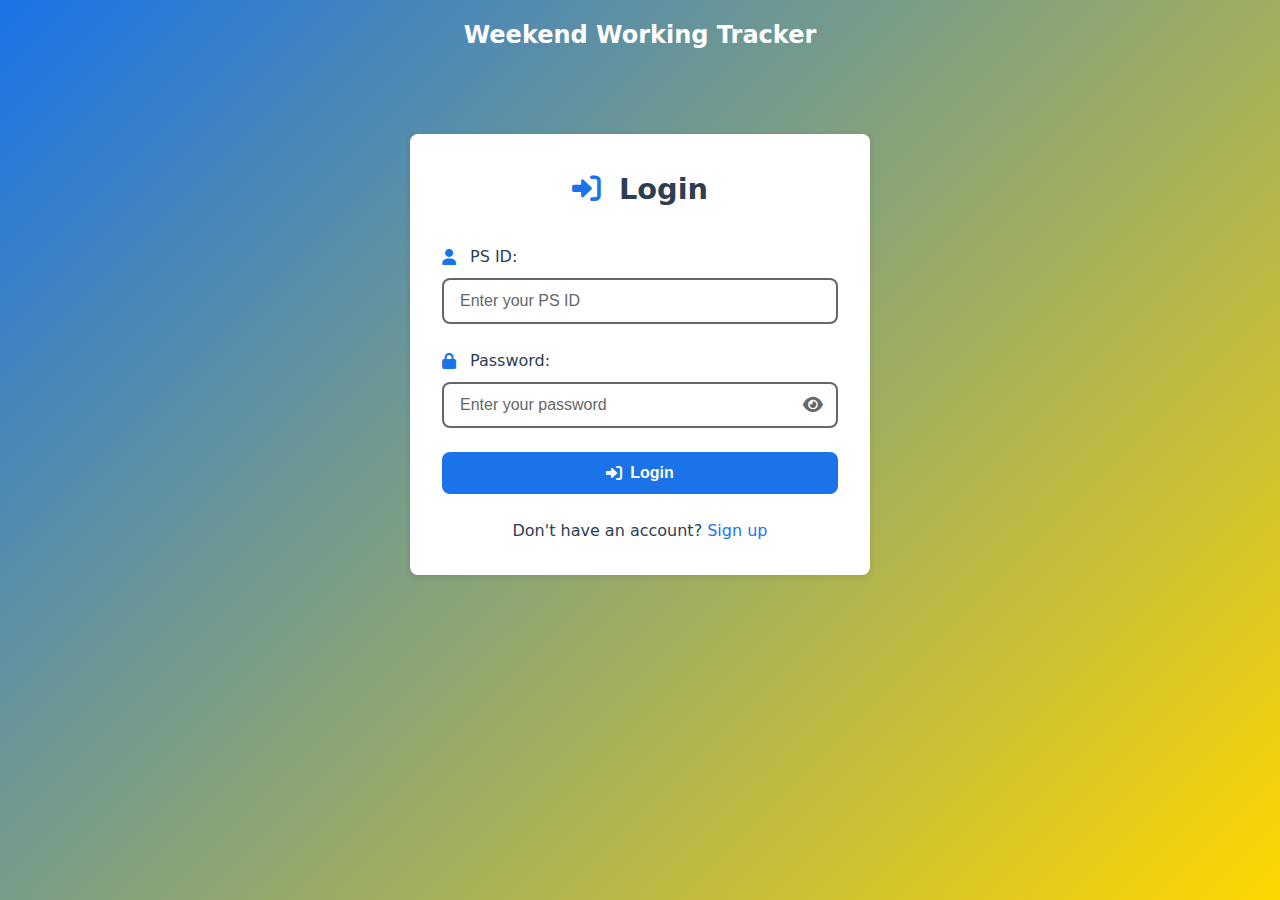
==== index.html @ e6b4b359 "Add new features" ====
<!DOCTYPE html>
<html lang="en" data-theme="light">

<head>
    <meta charset="UTF-8">
    <meta name="viewport" content="width=device-width, initial-scale=1.0">
    <meta name="description" content="Weekend Working Tracker - Dashboard">
    <meta name="theme-color" content="#4CAF50">
    <title>Weekend Working Tracker</title>
    <link rel="stylesheet" href="css/styles.css">
    <link rel="stylesheet" href="https://cdnjs.cloudflare.com/ajax/libs/font-awesome/6.0.0/css/all.min.css">
</head>

<body>
    <nav class="navbar">
        <div class="navbar-container">
            <a href="index.html" class="navbar-brand">Weekend Working Tracker</a>
            <button class="hamburger" id="hamburger-menu">
                <span></span>
                <span></span>
                <span></span>
            </button>
            <div class="navbar-links" id="nav-links">
                <a href="index.html" class="active">Dashboard</a>
                <a href="settings.html"><i class="fas fa-gear"></i></a>
            </div>
        </div>
    </nav>

    <main>
        <div class="container">
            <div id="admin-dashboard" style="display: none;">
                <h1>Admin Dashboard</h1>
                <div class="admin-controls">
                    <button id="add-user-btn" class="primary-button">
                        <i class="fas fa-user-plus"></i> Add New User
                    </button>
                </div>
                <div id="users-list" class="users-grid">
                    <!-- Users will be populated here -->
                </div>
            </div>

            <div id="user-dashboard">
                <h1>Welcome to Weekend Working Tracker</h1>
                <div class="dashboard-content">
                    <div class="dashboard-card">
                        <h2>Your Weekend Working Status</h2>
                        <p>Track and manage your weekend working hours here.</p>
                    </div>
                </div>
            </div>
        </div>

        <!-- Add/Edit User Modal -->
        <div id="user-modal" class="modal">
            <div class="modal-content">
                <div class="modal-header">
                    <h2 id="modal-title">Add New User</h2>
                    <button class="close-modal">&times;</button>
                </div>
                <form id="user-form" autocomplete="off">
                    <div class="form-group">
                        <label for="modal-ps-id">PS ID:</label>
                        <input type="text" id="modal-ps-id" required autocomplete="off">
                    </div>
                    <div class="form-group">
                        <label for="modal-name">Name:</label>
                        <input type="text" id="modal-name" required autocomplete="off">
                    </div>
                    <div class="form-group">
                        <label for="modal-email">Email:</label>
                        <input type="email" id="modal-email" required autocomplete="off">
                    </div>
                    <div class="form-group">
                        <label for="modal-password">Password:</label>
                        <input type="password" id="modal-password" required autocomplete="new-password">
                    </div>
                    <div class="form-group">
                        <label class="checkbox-label">
                            <input type="checkbox" id="modal-is-admin" autocomplete="off">
                            Admin User
                        </label>
                    </div>
                    <div class="modal-buttons">
                        <button type="submit" class="primary-button">
                            <i class="fas fa-check"></i> Save
                        </button>
                        <button type="button" class="secondary-button close-modal">
                            <i class="fas fa-xmark"></i> Cancel
                        </button>
                    </div>
                </form>
            </div>
        </div>

        <!-- Custom Alert Modal -->
        <div id="alert-modal" class="alert-modal">
            <div class="alert-modal-content">
                <div class="alert-modal-header">
                    <i class="fas"></i>
                    <h3></h3>
                </div>
                <div class="alert-modal-body"></div>
                <div class="alert-modal-footer">
                    <button type="button" class="primary-button" id="alert-confirm-btn">OK</button>
                    <button type="button" class="secondary-button" id="alert-cancel-btn">Cancel</button>
                </div>
            </div>
        </div>
    </main>

    <script type="module">
        import { isAuthenticated, getCurrentUser, applyTheme, getCurrentTheme } from './js/utils.js';
        import UserManager from './js/user-management.js';

        // Make UserManager available globally
        window.UserManager = UserManager;

        document.addEventListener('DOMContentLoaded', () => {
            if (!isAuthenticated()) {
                window.location.href = 'authentication.html';
                return;
            }

            // Apply saved theme
            applyTheme(getCurrentTheme());

            // Show admin or user dashboard based on user role
            const user = getCurrentUser();
            const adminDashboard = document.getElementById('admin-dashboard');
            const userDashboard = document.getElementById('user-dashboard');

            if (user.isAdmin) {
                adminDashboard.style.display = 'block';
                userDashboard.style.display = 'none';
                UserManager.initialize();
            } else {
                adminDashboard.style.display = 'none';
                userDashboard.style.display = 'block';
            }

            // Hamburger menu functionality
            const hamburger = document.getElementById('hamburger-menu');
            const navLinks = document.getElementById('nav-links');
            
            hamburger.addEventListener('click', () => {
                hamburger.classList.toggle('active');
                navLinks.classList.toggle('active');
            });
        });
    </script>
</body>

</html>
---- css/styles.css ----
/* Theme variables */
:root {
    /* Light mode colors */
    --primary-color: #1a73e8;
    --primary-hover: #1557b0;
    --secondary-color: #ffd700;
    --secondary-hover: #ffcd00;
    --danger-color: #dc3545;
    --danger-hover: #c82333;
    --text-dark: #2c3e50;
    --text-light: #666;
    --bg-primary: #ffffff;
    --bg-secondary: #f8f9fa;
    --shadow: 0 2px 6px rgba(0, 0, 0, 0.1);
    --radius: 8px;
    --container-padding: 20px;
}

[data-theme="dark"] {
    --primary-color: #4285f4;
    --primary-hover: #5c9fff;
    --secondary-color: #ffd700;
    --secondary-hover: #ffcd00;
    --danger-color: #f44336;
    --danger-hover: #ff5252;
    --text-dark: #ffffff;
    --text-light: #b0b0b0;
    --bg-primary: #1a1a1a;
    --bg-secondary: #2d2d2d;
    --shadow: 0 2px 6px rgba(0, 0, 0, 0.3);
}

/* Base styles */
* {
    box-sizing: border-box;
    margin: 0;
    padding: 0;
}

html, body {
    overflow-x: hidden;
    width: 100%;
    position: relative;
}

body {
    background: var(--bg-secondary);
    color: var(--text-dark);
    font-family: 'Segoe UI', system-ui, -apple-system, sans-serif;
    margin: 0;
    padding: 0;
    line-height: 1.6;
    min-height: 100vh;
    display: flex;
    flex-direction: column;
}

.container {
    width: 100%;
    max-width: 1200px;
    margin: 0 auto;
    padding: 0 var(--container-padding);
    box-sizing: border-box;
}

main {
    flex: 1;
    width: 100%;
    margin: 0 auto;
    padding: 2rem var(--container-padding);
    box-sizing: border-box;
}

/* Navigation */
.navbar {
    background: linear-gradient(135deg, var(--primary-color), var(--secondary-color));
    padding: 1rem 0;
    box-shadow: var(--shadow);
    width: 100%;
    position: sticky;
    top: 0;
    z-index: 1000;
}

.navbar-container {
    width: 100%;
    max-width: 1200px;
    margin: 0 auto;
    display: flex;
    justify-content: space-between;
    align-items: center;
    padding: 0 var(--container-padding);
}

.navbar-brand {
    color: white;
    font-size: 1.5rem;
    font-weight: bold;
    text-decoration: none;
}

/* Center brand in auth page */
.auth-page .navbar-container {
    justify-content: center;
}

.navbar-center {
    text-align: center;
    flex: 1;
}

.navbar-links {
    display: flex;
    gap: 1.5rem;
    align-items: center;
}

.navbar-links a {
    color: white;
    text-decoration: none;
    padding: 0.5rem 1rem;
    border-radius: var(--radius);
    transition: background-color 0.2s ease;
    display: flex;
    align-items: center;
    gap: 0.5rem;
}

.nav-icon {
    padding: 0.5rem;
    width: 36px;
    height: 36px;
    display: flex;
    align-items: center;
    justify-content: center;
}

.nav-icon i {
    font-size: 1.2rem;
}

.nav-text {
    display: none;
}

.navbar-links a:hover,
.navbar-links a.active {
    background: rgba(255, 255, 255, 0.2);
}

@media screen and (max-width: 768px) {
    .nav-text {
        display: inline;
    }
    
    .nav-icon {
        width: 100%;
        padding: 0.5rem 1rem;
    }
}

/* Hamburger Menu */
.hamburger {
    display: none;  /* Hide by default in desktop */
    cursor: pointer;
    background: none;
    border: none;
    padding: 0.5rem;
    margin-left: 1rem;
}

.hamburger span {
    display: block;
    width: 25px;
    height: 3px;
    margin: 5px 0;
    background: white;
    transition: all 0.3s ease;
    border-radius: 3px;
}

/* Forms and Inputs */
.form-group {
    margin-bottom: 1.5rem;
    width: 100%;
}

.form-group label {
    display: block;
    margin-bottom: 0.5rem;
    color: var(--text-dark);
    font-weight: 500;
}

input[type="text"],
input[type="email"],
input[type="password"] {
    width: 100%;
    padding: 0.75rem 1rem;
    border: 2px solid var(--text-light);
    border-radius: var(--radius);
    font-size: 1rem;
    transition: border-color 0.2s ease;
    background: var(--bg-primary);
    color: var(--text-dark);
}

input[type="text"]:focus,
input[type="email"]:focus,
input[type="password"]:focus {
    outline: none;
    border-color: var(--primary-color);
}

/* Buttons */
.primary-button {
    background: var(--primary-color);
    color: white;
    border: none;
    border-radius: var(--radius);
    padding: 0.75rem 1.5rem;
    font-size: 1rem;
    font-weight: 600;
    cursor: pointer;
    transition: background-color 0.2s ease;
    width: auto;
}

.primary-button:hover {
    background: var(--primary-hover);
}

.secondary-button {
    background: var(--bg-secondary);
    color: var(--text-dark);
    border: none;
    border-radius: var(--radius);
    padding: 0.75rem 1.5rem;
    font-size: 1rem;
    font-weight: 600;
    cursor: pointer;
    transition: background-color 0.2s ease;
    width: auto;
}

.secondary-button:hover {
    background: var(--text-light);
    color: white;
}

.logout-button {
    background-color: var(--danger-color);
    color: white;
    padding: 0.75rem 1.5rem;
    border: none;
    border-radius: var(--radius);
    font-size: 1rem;
    font-weight: 600;
    cursor: pointer;
    transition: background-color 0.2s ease;
    margin-top: 2rem;
    width: auto;
    display: inline-block;
}

.logout-button:hover {
    background-color: var(--danger-hover);
}

/* User Info */
.user-info-grid {
    display: grid;
    grid-template-columns: repeat(auto-fit, minmax(300px, 1fr));
    gap: 1.5rem;
}

.user-info-item {
    background: var(--bg-secondary);
    padding: 1.5rem;
    border-radius: var(--radius);
    box-shadow: var(--shadow);
}

.user-info-label {
    font-weight: 600;
    color: var(--text-dark);
    margin-bottom: 0.5rem;
}

.user-info-value {
    color: var(--text-light);
}

/* Admin Dashboard */
.admin-controls {
    margin-bottom: 2rem;
    display: flex;
    gap: 1rem;
    flex-wrap: wrap;
}

.users-grid {
    display: grid;
    grid-template-columns: repeat(auto-fill, minmax(300px, 1fr));
    gap: 1.5rem;
    margin-bottom: 2rem;
}

.user-card {
    background: var(--bg-primary);
    border-radius: var(--radius);
    padding: 1.5rem;
    box-shadow: var(--shadow);
}

.user-card-header {
    display: flex;
    justify-content: space-between;
    align-items: center;
    margin-bottom: 1rem;
}

.user-card-title {
    margin: 0;
    font-size: 1.2rem;
}

.user-card-actions {
    display: flex;
    gap: 0.5rem;
}

.user-card-info {
    color: var(--text-light);
    margin-bottom: 1rem;
}

.user-card-badge {
    display: inline-block;
    padding: 0.25rem 0.5rem;
    border-radius: var(--radius);
    font-size: 0.8rem;
    font-weight: 500;
    background: var(--primary-color);
    color: white;
}

/* Modal */
.modal {
    display: none;
    position: fixed;
    top: 0;
    left: 0;
    right: 0;
    bottom: 0;
    background: rgba(0, 0, 0, 0.5);
    z-index: 2000;
    padding: 1rem;
}

.modal.active {
    display: flex;
    align-items: center;
    justify-content: center;
}

.modal-content {
    background: var(--bg-primary);
    border-radius: var(--radius);
    width: 100%;
    max-width: 500px;
    box-shadow: var(--shadow);
}

.modal-header {
    padding: 1.5rem;
    border-bottom: 1px solid var(--text-light);
    display: flex;
    justify-content: space-between;
    align-items: center;
}

.modal-header h2 {
    margin: 0;
    font-size: 1.5rem;
}

.close-modal {
    background: none;
    border: none;
    font-size: 1.5rem;
    cursor: pointer;
    color: var(--text-light);
    padding: 0.5rem;
    width: auto;
}

.modal form {
    padding: 1.5rem;
}

.modal-buttons {
    display: flex;
    gap: 1rem;
    justify-content: flex-end;
    margin-top: 2rem;
}

.modal-buttons .primary-button,
.modal-buttons .secondary-button {
    min-width: 120px;
    height: 42px;
    display: flex;
    align-items: center;
    justify-content: center;
    gap: 0.5rem;
    padding: 0.75rem 1.25rem;
    font-size: 0.95rem;
}

.modal-buttons .primary-button i,
.modal-buttons .secondary-button i {
    font-size: 1rem;
}

.modal-buttons .secondary-button {
    background: var(--danger-color);
    color: white;
    transition: all 0.3s ease;
}

.modal-buttons .secondary-button:hover {
    background: var(--danger-hover);
    transform: translateY(-1px);
}

/* Settings */
.settings-section {
    max-width: 800px;
    margin: 0 auto;
}

.theme-toggle {
    display: flex;
    align-items: center;
    gap: 0.5rem;
    margin-bottom: 1rem;
}

.theme-toggle-switch {
    position: relative;
    display: inline-block;
    width: 60px;
    height: 34px;
}

.theme-toggle-switch input {
    opacity: 0;
    width: 0;
    height: 0;
}

.theme-toggle-slider {
    position: absolute;
    cursor: pointer;
    top: 0;
    left: 0;
    right: 0;
    bottom: 0;
    background-color: var(--text-light);
    transition: .4s;
    border-radius: 34px;
}

.theme-toggle-slider:before {
    position: absolute;
    content: "";
    height: 26px;
    width: 26px;
    left: 4px;
    bottom: 4px;
    background-color: white;
    transition: .4s;
    border-radius: 50%;
}

input:checked + .theme-toggle-slider {
    background-color: var(--primary-color);
}

input:checked + .theme-toggle-slider:before {
    transform: translateX(26px);
}

/* Expandable Sections */
.expandable-section {
    margin: 1rem 0;
    border-radius: var(--radius);
    overflow: hidden;
}

.expandable-header {
    width: 100%;
    padding: 1rem;
    background: var(--bg-primary);
    border: none;
    border-radius: var(--radius);
    display: flex;
    justify-content: space-between;
    align-items: center;
    cursor: pointer;
    font-size: 1.1rem;
    font-weight: 500;
    color: var(--text-dark);
    box-shadow: var(--shadow);
    transition: all 0.3s ease;
}

.expandable-header:hover {
    background: var(--bg-secondary);
}

.expandable-header i {
    font-size: 1rem;
    transition: transform 0.3s ease;
    transform: rotate(0deg);
}

.expandable-header.expanded i {
    transform: rotate(180deg);
}

.expandable-content {
    max-height: 0;
    opacity: 0;
    overflow: hidden;
    transition: all 0.3s ease-out;
}

.expandable-content.expanded {
    max-height: 1000px;
    opacity: 1;
    margin-top: 1rem;
}

/* Mobile Styles */
@media screen and (max-width: 768px) {
    :root {
        --container-padding: 15px;
    }

    .navbar-container {
        padding: 0.5rem var(--container-padding);
    }

    .navbar-links {
        display: none;
        position: fixed;
        top: 0;
        left: 0;
        right: 0;
        bottom: 0;
        background: linear-gradient(135deg, var(--primary-color), var(--secondary-color));
        padding: 4rem var(--container-padding) 1rem;
        flex-direction: column;
        align-items: center;
        justify-content: flex-start;
        z-index: 1000;
    }

    .navbar-links.active {
        display: flex;
    }

    .navbar-links a {
        width: 100%;
        text-align: center;
        padding: 1rem;
        font-size: 1.1rem;
        margin: 0.25rem 0;
    }

    .hamburger {
        display: block;  /* Show only in mobile */
        z-index: 1001;
    }

    .hamburger.active span:nth-child(1) {
        transform: translateY(8px) rotate(45deg);
    }

    .hamburger.active span:nth-child(2) {
        opacity: 0;
    }

    .hamburger.active span:nth-child(3) {
        transform: translateY(-8px) rotate(-45deg);
    }

    .navbar-brand {
        font-size: 1.1rem;
    }

    h1 {
        font-size: 1.5rem;
    }

    .form-group {
        margin-bottom: 1rem;
    }

    input[type="text"],
    input[type="email"],
    input[type="password"] {
        padding: 0.5rem 0.75rem;
        font-size: 0.95rem;
    }

    button {
        padding: 0.5rem 1rem;
        font-size: 0.95rem;
    }
}

/* Dashboard styles */
.dashboard-content {
    margin-top: 2rem;
}

.dashboard-card {
    background: var(--bg-primary);
    border-radius: var(--radius);
    padding: 2rem;
    box-shadow: var(--shadow);
    margin-bottom: 1.5rem;
}

.dashboard-card h2 {
    color: var(--text-dark);
    margin-bottom: 1rem;
    font-size: 1.5rem;
}

.dashboard-card p {
    color: var(--text-light);
    margin-bottom: 1rem;
}

/* Authentication styles */
.auth-page {
    background: linear-gradient(135deg, var(--primary-color), var(--secondary-color));
    min-height: 100vh;
}

.auth-page .navbar {
    background: transparent;
    box-shadow: none;
}

.auth-container {
    width: 100%;
    max-width: 500px;
    margin: 2rem auto;
    padding: 0 var(--container-padding);
    box-sizing: border-box;
}

.auth-card {
    background: var(--bg-primary);
    border-radius: var(--radius);
    box-shadow: var(--shadow);
    overflow: hidden;
}

.auth-form {
    padding: 2rem;
}

.auth-header {
    margin-bottom: 2rem;
    text-align: center;
}

.auth-header h2 {
    color: var(--text-dark);
    font-size: 1.8rem;
    margin: 0;
}

.auth-header h2 i {
    margin-right: 0.5rem;
    color: var(--primary-color);
}

.auth-form .form-group {
    margin-bottom: 1.5rem;
}

.auth-form label {
    display: flex;
    align-items: center;
    gap: 0.5rem;
    margin-bottom: 0.5rem;
    color: var(--text-dark);
    font-weight: 500;
}

.auth-form label i {
    color: var(--primary-color);
    width: 20px;
}

.auth-form input {
    width: 100%;
    padding: 0.75rem 1rem;
    border: 2px solid var(--text-light);
    border-radius: var(--radius);
    font-size: 1rem;
    transition: all 0.3s ease;
    background: var(--bg-primary);
    color: var(--text-dark);
}

.auth-form input:focus {
    border-color: var(--primary-color);
    box-shadow: 0 0 0 2px rgba(26, 115, 232, 0.1);
}

.auth-form input::placeholder {
    color: var(--text-light);
}

.auth-form .primary-button {
    width: 100%;
    margin-top: 1rem;
    display: flex;
    align-items: center;
    justify-content: center;
    gap: 0.5rem;
}

.auth-switch {
    text-align: center;
    margin-top: 1.5rem;
    color: var(--text-dark);
}

.auth-switch a {
    color: var(--primary-color);
    text-decoration: none;
    font-weight: 500;
    transition: color 0.2s ease;
}

.auth-switch a:hover {
    color: var(--primary-hover);
}

/* Custom Alert Modal */
.alert-modal {
    display: none;
    position: fixed;
    top: 0;
    left: 0;
    right: 0;
    bottom: 0;
    background: rgba(0, 0, 0, 0.5);
    z-index: 2000;
    padding: 1rem;
}

.alert-modal.active {
    display: flex;
    align-items: center;
    justify-content: center;
}

.alert-modal-content {
    background: var(--bg-primary);
    border-radius: var(--radius);
    width: 100%;
    max-width: 400px;
    box-shadow: var(--shadow);
    animation: modalSlideIn 0.3s ease;
}

.alert-modal-header {
    padding: 1.25rem;
    border-bottom: 1px solid var(--text-light);
    display: flex;
    align-items: center;
    gap: 0.75rem;
}

.alert-modal-header i {
    font-size: 1.5rem;
}

.alert-modal-header i.success {
    color: #28a745;
}

.alert-modal-header i.error {
    color: var(--danger-color);
}

.alert-modal-header i.warning {
    color: #ffc107;
}

.alert-modal-header i.info {
    color: var(--primary-color);
}

.alert-modal-header h3 {
    margin: 0;
    font-size: 1.25rem;
    color: var(--text-dark);
}

.alert-modal-body {
    padding: 1.25rem;
    color: var(--text-light);
    font-size: 1rem;
    line-height: 1.5;
}

.alert-modal-footer {
    padding: 1rem 1.25rem;
    display: flex;
    justify-content: flex-end;
    gap: 0.75rem;
    border-top: 1px solid var(--text-light);
}

.alert-modal-footer button {
    min-width: 100px;
}

@keyframes modalSlideIn {
    from {
        transform: translateY(-20px);
        opacity: 0;
    }
    to {
        transform: translateY(0);
        opacity: 1;
    }
}

/* Password Input Group */
.password-input-group {
    position: relative;
    display: flex;
    align-items: center;
}

.password-input-group input {
    padding-right: 40px;
}

.toggle-password {
    position: absolute;
    right: 10px;
    background: none;
    border: none;
    color: var(--text-light);
    cursor: pointer;
    padding: 5px;
    display: flex;
    align-items: center;
    justify-content: center;
    transition: color 0.2s ease;
}

.toggle-password:hover {
    color: var(--primary-color);
}

.toggle-password i {
    font-size: 1.1rem;
}
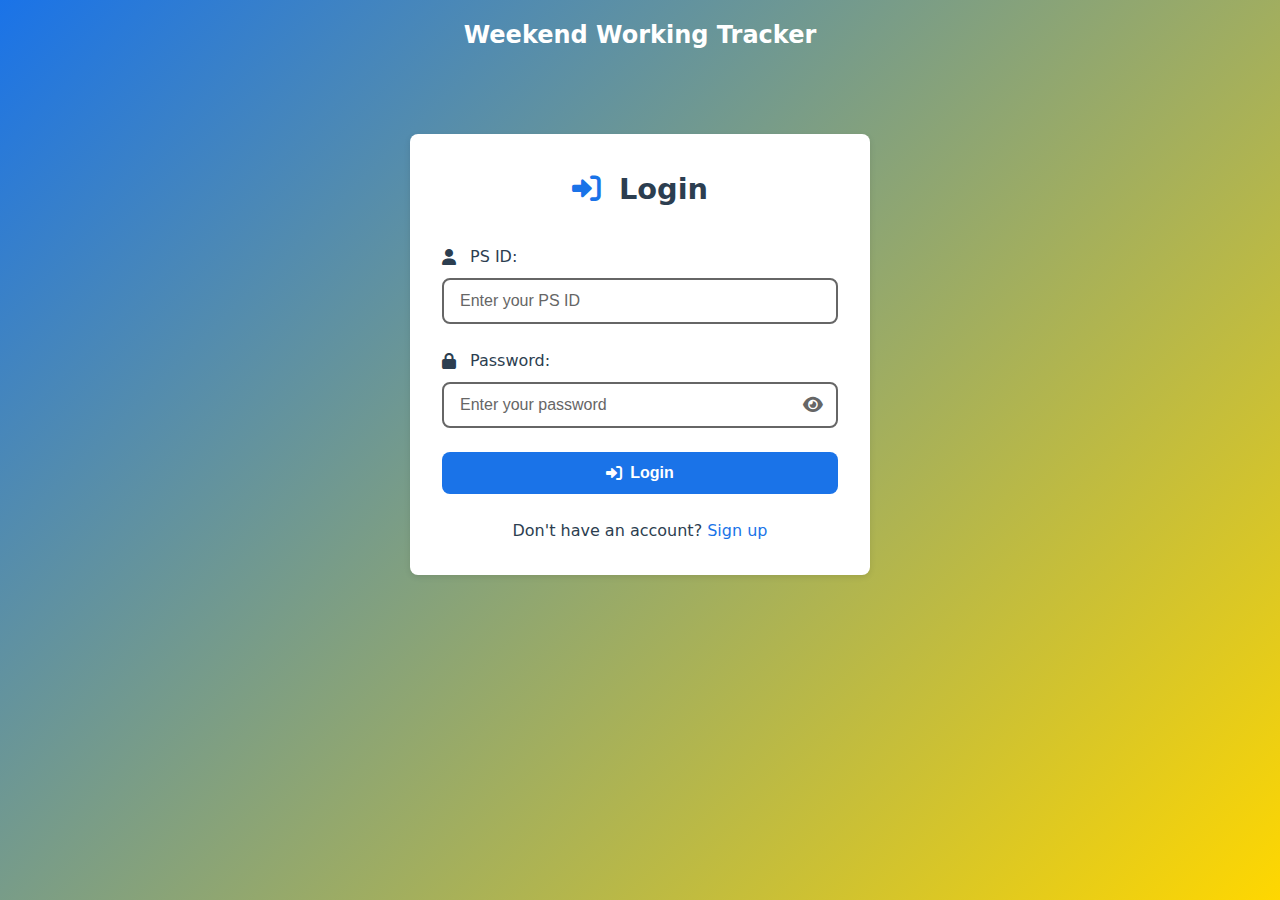
==== commit 009e1380: "Add files via upload" ====
--- a/index.html
+++ b/index.html
@@ -42,12 +42,68 @@
             </div>
 
             <div id="user-dashboard">
-                <h1>Welcome to Weekend Working Tracker</h1>
+                <h1>Weekend Working Tracker</h1>
                 <div class="dashboard-content">
-                    <div class="dashboard-card">
-                        <h2>Your Weekend Working Status</h2>
-                        <p>Track and manage your weekend working hours here.</p>
-                    </div>
+                    <button id="add-weekend-entry" class="primary-button">
+                        <i class="fas fa-plus"></i> Add Weekend Entry
+                    </button>
+
+                    <div id="weekend-entries" class="weekend-entries">
+                        <!-- Weekend entries will be populated here -->
+                    </div>
+                </div>
+            </div>
+
+            <!-- Weekend Entry Modal -->
+            <div id="weekend-modal" class="modal weekend-modal">
+                <div class="modal-content">
+                    <div class="modal-header">
+                        <h2>Add Weekend Working Entry</h2>
+                        <button class="close-modal">&times;</button>
+                    </div>
+                    <form id="weekend-form" class="weekend-form">
+                        <div class="form-row">
+                            <div class="form-group">
+                                <label for="weekend-date">Weekend Date</label>
+                                <input type="date" id="weekend-date" required>
+                                <div class="helper-text">Select the weekend date</div>
+                            </div>
+                            <div class="form-group">
+                                <label for="comp-off-earned">Comp Off Earned</label>
+                                <select id="comp-off-earned" required>
+                                    <option value="">Select</option>
+                                    <option value="yes">Yes</option>
+                                    <option value="no">No</option>
+                                </select>
+                                <div class="helper-text">Indicate if comp off was earned</div>
+                            </div>
+                        </div>
+                        <div class="form-row">
+                            <div class="form-group" id="comp-off-date-group">
+                                <label for="comp-off-date">Comp Off Availed Date</label>
+                                <input type="date" id="comp-off-date">
+                                <div class="helper-text">Select when comp off was availed (if applicable)</div>
+                            </div>
+                            <div class="form-group">
+                                <label for="expense-claimed">Expense Claimed</label>
+                                <select id="expense-claimed" required>
+                                    <option value="">Select</option>
+                                    <option value="yes">Yes</option>
+                                    <option value="no">No</option>
+                                    <option value="pending">Pending</option>
+                                </select>
+                                <div class="helper-text">Indicate expense claim status</div>
+                            </div>
+                        </div>
+                        <div class="modal-buttons">
+                            <button type="submit" class="primary-button">
+                                <i class="fas fa-save"></i> Save Entry
+                            </button>
+                            <button type="button" class="secondary-button close-modal">
+                                <i class="fas fa-times"></i> Cancel
+                            </button>
+                        </div>
+                    </form>
                 </div>
             </div>
         </div>
@@ -74,7 +130,12 @@
                     </div>
                     <div class="form-group">
                         <label for="modal-password">Password:</label>
-                        <input type="password" id="modal-password" required autocomplete="new-password">
+                        <div class="password-input-group">
+                            <input type="password" id="modal-password" required autocomplete="new-password">
+                            <button type="button" class="toggle-password" data-target="modal-password">
+                                <i class="fas fa-eye"></i>
+                            </button>
+                        </div>
                     </div>
                     <div class="form-group">
                         <label class="checkbox-label">
@@ -113,6 +174,7 @@
     <script type="module">
         import { isAuthenticated, getCurrentUser, applyTheme, getCurrentTheme } from './js/utils.js';
         import UserManager from './js/user-management.js';
+        import WeekendTracker from './js/weekend-tracker.js';
 
         // Make UserManager available globally
         window.UserManager = UserManager;
@@ -138,12 +200,13 @@
             } else {
                 adminDashboard.style.display = 'none';
                 userDashboard.style.display = 'block';
+                WeekendTracker.initialize();
             }
 
             // Hamburger menu functionality
             const hamburger = document.getElementById('hamburger-menu');
             const navLinks = document.getElementById('nav-links');
-            
+
             hamburger.addEventListener('click', () => {
                 hamburger.classList.toggle('active');
                 navLinks.classList.toggle('active');
--- a/css/styles.css
+++ b/css/styles.css
@@ -37,7 +37,8 @@
     padding: 0;
 }
 
-html, body {
+html,
+body {
     overflow-x: hidden;
     width: 100%;
     position: relative;
@@ -152,7 +153,7 @@
     .nav-text {
         display: inline;
     }
-    
+
     .nav-icon {
         width: 100%;
         padding: 0.5rem 1rem;
@@ -161,7 +162,8 @@
 
 /* Hamburger Menu */
 .hamburger {
-    display: none;  /* Hide by default in desktop */
+    display: none;
+    /* Hide by default in desktop */
     cursor: pointer;
     background: none;
     border: none;
@@ -183,6 +185,7 @@
 .form-group {
     margin-bottom: 1.5rem;
     width: 100%;
+    position: relative;
 }
 
 .form-group label {
@@ -210,6 +213,77 @@
 input[type="password"]:focus {
     outline: none;
     border-color: var(--primary-color);
+}
+
+/* Date Input Styles */
+input[type="date"] {
+    width: 100%;
+    padding: 0.75rem 1rem;
+    border: 2px solid var(--text-light);
+    border-radius: var(--radius);
+    font-size: 1rem;
+    transition: all 0.3s ease;
+    background: var(--bg-primary);
+    color: var(--text-dark);
+    cursor: pointer;
+    appearance: none;
+    background-image: url("data:image/svg+xml;charset=UTF-8,%3csvg xmlns='http://www.w3.org/2000/svg' viewBox='0 0 24 24' fill='none' stroke='currentColor' stroke-width='2' stroke-linecap='round' stroke-linejoin='round'%3e%3crect x='3' y='4' width='18' height='18' rx='2' ry='2'%3e%3c/rect%3e%3cline x1='16' y1='2' x2='16' y2='6'%3e%3c/line%3e%3cline x1='8' y1='2' x2='8' y2='6'%3e%3c/line%3e%3cline x1='3' y1='10' x2='21' y2='10'%3e%3c/line%3e%3c/svg%3e");
+    background-repeat: no-repeat;
+    background-position: right 1rem center;
+    background-size: 1.2em;
+}
+
+input[type="date"]::-webkit-calendar-picker-indicator {
+    opacity: 0;
+}
+
+input[type="date"]:focus {
+    outline: none;
+    border-color: var(--primary-color);
+    box-shadow: 0 0 0 2px rgba(26, 115, 232, 0.1);
+}
+
+/* Form Helper Text */
+.helper-text {
+    display: none;
+    /* Hide by default */
+    font-size: 0.85rem;
+    margin-top: 0.25rem;
+    color: var(--text-light);
+    opacity: 0;
+    transition: opacity 0.3s ease;
+}
+
+.helper-text.error {
+    color: var(--danger-color);
+}
+
+.helper-text.visible {
+    display: block;
+    opacity: 1;
+}
+
+.form-group.error input {
+    border-color: var(--danger-color);
+}
+
+/* Form Validation Styles */
+.error-message {
+    color: var(--danger-color);
+    font-size: 0.85rem;
+    margin-top: 0.25rem;
+    display: none;
+    opacity: 0;
+    transition: opacity 0.3s ease;
+}
+
+.error-message.active {
+    display: block;
+    opacity: 1;
+}
+
+input:invalid:not(:focus) {
+    border-color: var(--danger-color);
 }
 
 /* Buttons */
@@ -270,25 +344,75 @@
 /* User Info */
 .user-info-grid {
     display: grid;
-    grid-template-columns: repeat(auto-fit, minmax(300px, 1fr));
-    gap: 1.5rem;
+    grid-template-columns: repeat(1, 1fr);
+    /* Changed to single column */
+    gap: 1rem;
+    margin: 1.5rem 0;
 }
 
 .user-info-item {
-    background: var(--bg-secondary);
-    padding: 1.5rem;
-    border-radius: var(--radius);
-    box-shadow: var(--shadow);
+    background: var(--bg-primary);
+    padding: 1.25rem;
+    border-radius: var(--radius);
+    box-shadow: var(--shadow);
+    border: 1px solid rgba(0, 0, 0, 0.1);
+    transition: transform 0.2s ease, box-shadow 0.2s ease;
+    display: flex;
+    align-items: center;
+    justify-content: space-between;
+}
+
+.user-info-item:hover {
+    transform: translateY(-2px);
+    box-shadow: 0 4px 12px rgba(0, 0, 0, 0.15);
 }
 
 .user-info-label {
     font-weight: 600;
     color: var(--text-dark);
-    margin-bottom: 0.5rem;
+    flex: 0 0 200px;
+    display: flex;
+    align-items: center;
+    gap: 0.5rem;
+}
+
+.user-info-label::before {
+    font-family: 'Font Awesome 6 Free';
+    font-weight: 900;
+    color: var(--primary-color);
+}
+
+.user-info-item:nth-child(1) .user-info-label::before {
+    content: '\f2c2';
+    /* User ID icon */
+}
+
+.user-info-item:nth-child(2) .user-info-label::before {
+    content: '\f007';
+    /* Name icon */
+}
+
+.user-info-item:nth-child(3) .user-info-label::before {
+    content: '\f0e0';
+    /* Email icon */
+}
+
+.user-info-item:nth-child(4) .user-info-label::before {
+    content: '\f505';
+    /* Role icon */
+}
+
+.user-info-item:nth-child(5) .user-info-label::before {
+    content: '\f017';
+    /* Clock icon */
 }
 
 .user-info-value {
     color: var(--text-light);
+    font-size: 1.1rem;
+    flex: 1;
+    text-align: right;
+    word-break: break-word;
 }
 
 /* Admin Dashboard */
@@ -299,11 +423,13 @@
     flex-wrap: wrap;
 }
 
+/* User Cards */
 .users-grid {
     display: grid;
     grid-template-columns: repeat(auto-fill, minmax(300px, 1fr));
     gap: 1.5rem;
-    margin-bottom: 2rem;
+    margin: 2rem 0;
+    width: 100%;
 }
 
 .user-card {
@@ -311,18 +437,29 @@
     border-radius: var(--radius);
     padding: 1.5rem;
     box-shadow: var(--shadow);
+    border: 1px solid rgba(0, 0, 0, 0.1);
+    transition: all 0.2s ease;
+}
+
+.user-card:hover {
+    transform: translateY(-2px);
+    box-shadow: 0 4px 12px rgba(0, 0, 0, 0.15);
 }
 
 .user-card-header {
     display: flex;
     justify-content: space-between;
     align-items: center;
-    margin-bottom: 1rem;
+    margin-bottom: 1.25rem;
+    padding-bottom: 1rem;
+    border-bottom: 1px solid var(--bg-secondary);
 }
 
 .user-card-title {
     margin: 0;
-    font-size: 1.2rem;
+    font-size: 1.25rem;
+    font-weight: 600;
+    color: var(--text-dark);
 }
 
 .user-card-actions {
@@ -330,19 +467,59 @@
     gap: 0.5rem;
 }
 
+.user-card-actions button {
+    width: 36px;
+    height: 36px;
+    padding: 0;
+    display: flex;
+    align-items: center;
+    justify-content: center;
+}
+
 .user-card-info {
+    margin-bottom: 1rem;
+}
+
+.info-row {
+    display: flex;
+    align-items: center;
+    gap: 0.75rem;
+    margin-bottom: 0.75rem;
     color: var(--text-light);
-    margin-bottom: 1rem;
+}
+
+.info-row i {
+    width: 16px;
+    color: var(--primary-color);
+}
+
+.info-row span {
+    flex: 1;
 }
 
 .user-card-badge {
-    display: inline-block;
-    padding: 0.25rem 0.5rem;
-    border-radius: var(--radius);
-    font-size: 0.8rem;
-    font-weight: 500;
+    display: inline-flex;
+    align-items: center;
+    gap: 0.5rem;
+    padding: 0.5rem 1rem;
     background: var(--primary-color);
     color: white;
+    border-radius: 20px;
+    font-size: 0.875rem;
+}
+
+.user-card-badge i {
+    font-size: 0.875rem;
+}
+
+.no-users {
+    grid-column: 1 / -1;
+    text-align: center;
+    color: var(--text-light);
+    padding: 2rem;
+    background: var(--bg-primary);
+    border-radius: var(--radius);
+    box-shadow: var(--shadow);
 }
 
 /* Modal */
@@ -434,62 +611,43 @@
     transform: translateY(-1px);
 }
 
+/* Weekend Form Modal Styles */
+.weekend-modal .modal-content {
+    max-width: 600px;
+}
+
+.weekend-modal .form-row {
+    display: grid;
+    grid-template-columns: repeat(2, 1fr);
+    gap: 1rem;
+}
+
+@media screen and (max-width: 576px) {
+    .weekend-modal .form-row {
+        grid-template-columns: 1fr;
+    }
+}
+
 /* Settings */
 .settings-section {
-    max-width: 800px;
+    max-width: 100%;
+    /* Changed from 800px to 100% */
     margin: 0 auto;
-}
-
-.theme-toggle {
-    display: flex;
-    align-items: center;
-    gap: 0.5rem;
-    margin-bottom: 1rem;
-}
-
-.theme-toggle-switch {
-    position: relative;
-    display: inline-block;
-    width: 60px;
-    height: 34px;
-}
-
-.theme-toggle-switch input {
-    opacity: 0;
-    width: 0;
-    height: 0;
-}
-
-.theme-toggle-slider {
-    position: absolute;
-    cursor: pointer;
-    top: 0;
-    left: 0;
-    right: 0;
-    bottom: 0;
-    background-color: var(--text-light);
-    transition: .4s;
-    border-radius: 34px;
-}
-
-.theme-toggle-slider:before {
-    position: absolute;
-    content: "";
-    height: 26px;
-    width: 26px;
-    left: 4px;
-    bottom: 4px;
-    background-color: white;
-    transition: .4s;
-    border-radius: 50%;
-}
-
-input:checked + .theme-toggle-slider {
-    background-color: var(--primary-color);
-}
-
-input:checked + .theme-toggle-slider:before {
-    transform: translateX(26px);
+    padding: 0 1rem;
+}
+
+/* Password Change Section */
+.password-change-section {
+    max-width: 100%;
+    /* Changed from default to 100% */
+    margin-top: 1rem;
+}
+
+.settings-form {
+    background: var(--bg-primary);
+    padding: 1.5rem;
+    border-radius: var(--radius);
+    box-shadow: var(--shadow);
 }
 
 /* Expandable Sections */
@@ -538,9 +696,13 @@
 }
 
 .expandable-content.expanded {
-    max-height: 1000px;
+    max-height: none;
+    /* Changed from 1000px to none */
     opacity: 1;
     margin-top: 1rem;
+    background: var(--bg-secondary);
+    padding: 1rem;
+    border-radius: var(--radius);
 }
 
 /* Mobile Styles */
@@ -581,7 +743,8 @@
     }
 
     .hamburger {
-        display: block;  /* Show only in mobile */
+        display: block;
+        /* Show only in mobile */
         z-index: 1001;
     }
 
@@ -620,6 +783,20 @@
         padding: 0.5rem 1rem;
         font-size: 0.95rem;
     }
+
+    .user-info-item {
+        flex-direction: column;
+        align-items: flex-start;
+        gap: 0.5rem;
+    }
+
+    .user-info-label {
+        flex: 0 0 auto;
+    }
+
+    .user-info-value {
+        text-align: left;
+    }
 }
 
 /* Dashboard styles */
@@ -706,7 +883,7 @@
 }
 
 .auth-form label i {
-    color: var(--primary-color);
+    color: var (--primary-color);
     width: 20px;
 }
 
@@ -777,7 +954,7 @@
 
 .alert-modal-content {
     background: var(--bg-primary);
-    border-radius: var(--radius);
+    border-radius: var (--radius);
     width: 100%;
     max-width: 400px;
     box-shadow: var(--shadow);
@@ -842,6 +1019,7 @@
         transform: translateY(-20px);
         opacity: 0;
     }
+
     to {
         transform: translateY(0);
         opacity: 1;
@@ -879,4 +1057,212 @@
 
 .toggle-password i {
     font-size: 1.1rem;
-} +}
+
+/* Theme Toggle */
+.theme-toggle {
+    display: flex;
+    align-items: center;
+    gap: 1rem;
+    padding: 1rem;
+    background: var(--bg-primary);
+    border-radius: var (--radius);
+    box-shadow: var(--shadow);
+    margin-bottom: 1.5rem;
+}
+
+.theme-toggle span {
+    font-weight: 500;
+    color: var(--text-dark);
+    font-size: 1rem;
+}
+
+.theme-toggle-switch {
+    position: relative;
+    display: inline-block;
+    width: 52px;
+    height: 26px;
+}
+
+.theme-toggle-switch input {
+    opacity: 0;
+    width: 0;
+    height: 0;
+}
+
+.theme-toggle-slider {
+    position: absolute;
+    cursor: pointer;
+    top: 0;
+    left: 0;
+    right: 0;
+    bottom: 0;
+    background-color: #ccc;
+    transition: .4s;
+    border-radius: 34px;
+}
+
+.theme-toggle-slider:before {
+    position: absolute;
+    content: "";
+    height: 20px;
+    width: 20px;
+    left: 3px;
+    bottom: 3px;
+    background-color: white;
+    transition: .4s;
+    border-radius: 50%;
+}
+
+.theme-toggle-switch input:checked+.theme-toggle-slider {
+    background-color: var(--primary-color);
+}
+
+.theme-toggle-switch input:checked+.theme-toggle-slider:before {
+    transform: translateX(26px);
+}
+
+.theme-toggle-slider:after {
+    content: '🌞';
+    position: absolute;
+    right: 6px;
+    top: 3px;
+    font-size: 12px;
+}
+
+.theme-toggle-switch input:checked+.theme-toggle-slider:after {
+    content: '🌙';
+    left: 6px;
+    right: auto;
+}
+
+/* Weekend Working Styles */
+.weekend-form {
+    background: var(--bg-primary);
+    padding: 1.5rem;
+    border-radius: var(--radius);
+    box-shadow: var(--shadow);
+    margin-bottom: 2rem;
+}
+
+.form-row {
+    display: grid;
+    grid-template-columns: repeat(auto-fit, minmax(200px, 1fr));
+    gap: 1rem;
+    margin-bottom: 1rem;
+}
+
+.weekend-card {
+    background: var(--bg-primary);
+    border-radius: var(--radius);
+    padding: 1.25rem;
+    box-shadow: var(--shadow);
+    margin-bottom: 1rem;
+    border: 1px solid rgba(0, 0, 0, 0.1);
+}
+
+.weekend-card-header h3 {
+    color: var(--text-dark);
+    font-size: 1.1rem;
+    margin-bottom: 1rem;
+}
+
+.weekend-entries {
+    display: grid;
+    gap: 1rem;
+    margin-top: 2rem;
+}
+
+.no-entries {
+    text-align: center;
+    color: var(--text-light);
+    padding: 2rem;
+    background: var(--bg-primary);
+    border-radius: var(--radius);
+    box-shadow: var(--shadow);
+}
+
+select {
+    width: 100%;
+    padding: 0.75rem 1rem;
+    border: 2px solid var(--text-light);
+    border-radius: var(--radius);
+    font-size: 1rem;
+    transition: border-color 0.2s ease;
+    background: var(--bg-primary);
+    color: var(--text-dark);
+    appearance: none;
+    background-image: url("data:image/svg+xml;charset=UTF-8,%3csvg xmlns='http://www.w3.org/2000/svg' viewBox='0 0 24 24' fill='none' stroke='currentColor' stroke-width='2' stroke-linecap='round' stroke-linejoin='round'%3e%3cpolyline points='6 9 12 15 18 9'%3e%3c/polyline%3e%3c/svg%3e");
+    background-repeat: no-repeat;
+    background-position: right 1rem center;
+    background-size: 1em;
+}
+
+select:focus {
+    outline: none;
+    border-color: var(--primary-color);
+}
+
+/* Weekend Table Styles */
+.weekend-table {
+    width: 100%;
+    border-collapse: collapse;
+    background: var(--bg-primary);
+    border-radius: var(--radius);
+    overflow: hidden;
+    box-shadow: var(--shadow);
+    margin-top: 2rem;
+}
+
+.weekend-table th,
+.weekend-table td {
+    padding: 1rem;
+    text-align: left;
+    border-bottom: 1px solid var(--bg-secondary);
+}
+
+.weekend-table th {
+    background: var(--primary-color);
+    color: white;
+    font-weight: 600;
+    text-transform: uppercase;
+    font-size: 0.9rem;
+    letter-spacing: 0.5px;
+}
+
+.weekend-table tr:last-child td {
+    border-bottom: none;
+}
+
+.weekend-table tr:hover td {
+    background: var(--bg-secondary);
+}
+
+.weekend-table td.status {
+    text-transform: capitalize;
+    font-weight: 500;
+}
+
+.weekend-table td.status.yes {
+    color: #28a745;
+}
+
+.weekend-table td.status.no {
+    color: var(--danger-color);
+}
+
+.weekend-table td.status.pending {
+    color: #ffc107;
+}
+
+@media screen and (max-width: 768px) {
+    .weekend-table {
+        display: block;
+        overflow-x: auto;
+    }
+
+    .weekend-table th,
+    .weekend-table td {
+        min-width: 160px;
+    }
+}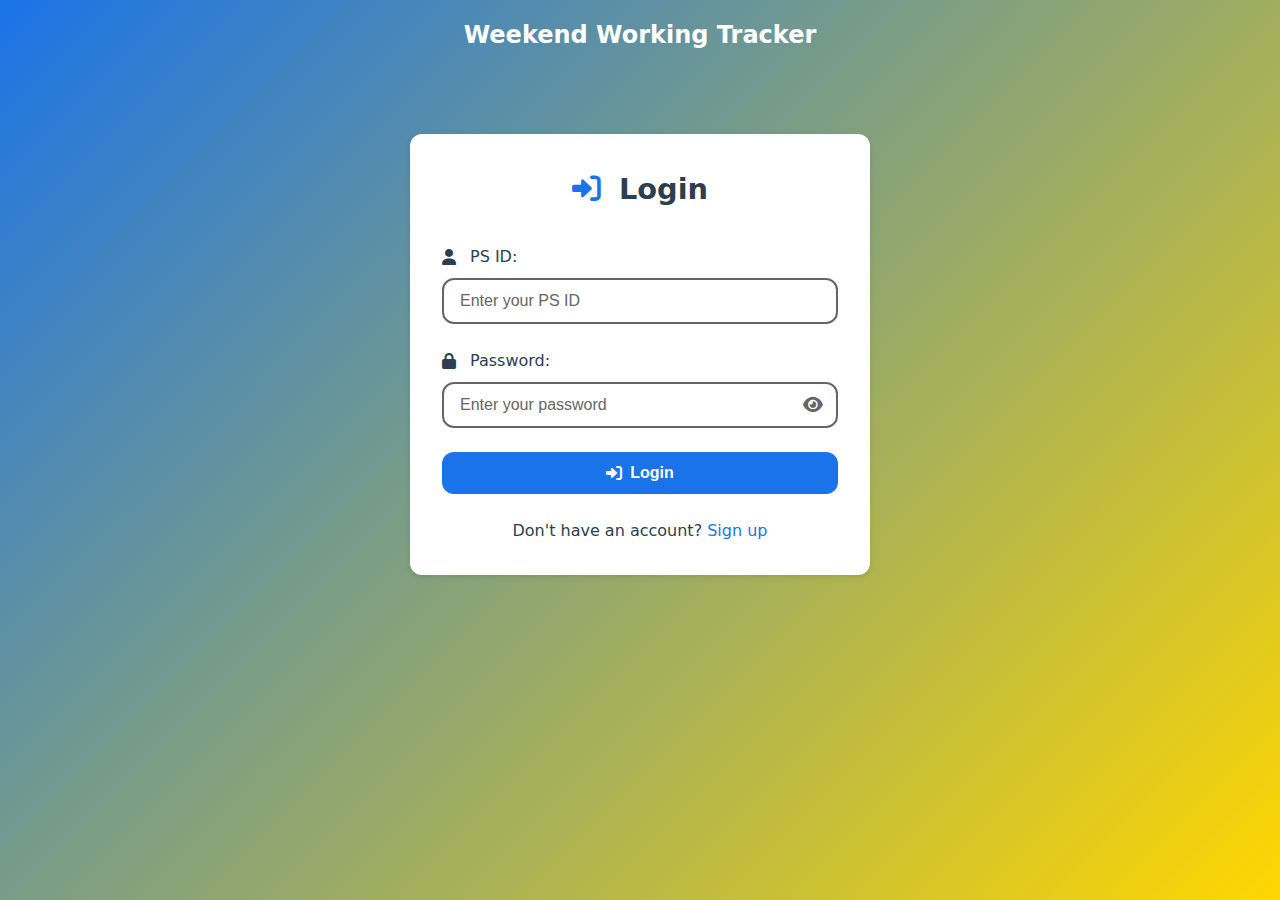
==== commit 273013f5: "Add files via upload" ====
--- a/index.html
+++ b/index.html
@@ -22,7 +22,8 @@
             </button>
             <div class="navbar-links" id="nav-links">
                 <a href="index.html" class="active">Dashboard</a>
-                <a href="settings.html"><i class="fas fa-gear"></i></a>
+                <a href="settings.html" class="nav-icon"><i class="fas fa-gear"></i><span
+                        class="nav-text">Settings</span></a>
             </div>
         </div>
     </nav>
@@ -74,6 +75,7 @@
                                     <option value="">Select</option>
                                     <option value="yes">Yes</option>
                                     <option value="no">No</option>
+                                    <option value="pending">Pending</option>
                                 </select>
                                 <div class="helper-text">Indicate if comp off was earned</div>
                             </div>
@@ -139,7 +141,8 @@
                     </div>
                     <div class="form-group">
                         <label class="checkbox-label">
-                            <input type="checkbox" id="modal-is-admin" autocomplete="off">
+                            <input type="checkbox" id="modal-is-admin">
+                            <span class="checkmark"></span>
                             Admin User
                         </label>
                     </div>
--- a/css/styles.css
+++ b/css/styles.css
@@ -12,7 +12,7 @@
     --bg-primary: #ffffff;
     --bg-secondary: #f8f9fa;
     --shadow: 0 2px 6px rgba(0, 0, 0, 0.1);
-    --radius: 8px;
+    --radius: 12px;
     --container-padding: 20px;
 }
 
@@ -227,10 +227,14 @@
     color: var(--text-dark);
     cursor: pointer;
     appearance: none;
-    background-image: url("data:image/svg+xml;charset=UTF-8,%3csvg xmlns='http://www.w3.org/2000/svg' viewBox='0 0 24 24' fill='none' stroke='currentColor' stroke-width='2' stroke-linecap='round' stroke-linejoin='round'%3e%3crect x='3' y='4' width='18' height='18' rx='2' ry='2'%3e%3c/rect%3e%3cline x1='16' y1='2' x2='16' y2='6'%3e%3c/line%3e%3cline x1='8' y1='2' x2='8' y2='6'%3e%3c/line%3e%3cline x1='3' y1='10' x2='21' y2='10'%3e%3c/line%3e%3c/svg%3e");
+    background-image: url("data:image/svg+xml;charset=UTF-8,%3csvg xmlns='http://www.w3.org/2000/svg' viewBox='0 0 24 24' fill='none' stroke='%23666666' stroke-width='2' stroke-linecap='round' stroke-linejoin='round'%3e%3crect x='3' y='4' width='18' height='18' rx='2' ry='2'%3e%3c/rect%3e%3cline x1='16' y1='2' x2='16' y2='6'%3e%3c/line%3e%3cline x1='8' y1='2' x2='8' y2='6'%3e%3c/line%3e%3cline x1='3' y1='10' x2='21' y2='10'%3e%3c/line%3e%3c/svg%3e");
     background-repeat: no-repeat;
     background-position: right 1rem center;
     background-size: 1.2em;
+}
+
+[data-theme="dark"] input[type="date"] {
+    background-image: url("data:image/svg+xml;charset=UTF-8,%3csvg xmlns='http://www.w3.org/2000/svg' viewBox='0 0 24 24' fill='none' stroke='%23ffffff' stroke-width='2' stroke-linecap='round' stroke-linejoin='round'%3e%3crect x='3' y='4' width='18' height='18' rx='2' ry='2'%3e%3c/rect%3e%3cline x1='16' y1='2' x2='16' y2='6'%3e%3c/line%3e%3cline x1='8' y1='2' x2='8' y2='6'%3e%3c/line%3e%3cline x1='3' y1='10' x2='21' y2='10'%3e%3c/line%3e%3c/svg%3e");
 }
 
 input[type="date"]::-webkit-calendar-picker-indicator {
@@ -339,6 +343,56 @@
 
 .logout-button:hover {
     background-color: var(--danger-hover);
+}
+
+.delete-button {
+    background: none;
+    border: none;
+    color: var(--danger-color);
+    cursor: pointer;
+    padding: 0.5rem;
+    border-radius: var(--radius);
+    transition: all 0.2s ease;
+    display: flex;
+    align-items: center;
+    justify-content: center;
+}
+
+.delete-button:hover {
+    background: rgba(220, 53, 69, 0.1);
+    transform: scale(1.1);
+}
+
+.delete-button i {
+    font-size: 1.1rem;
+}
+
+/* Action Buttons */
+.action-buttons {
+    display: flex;
+    gap: 0.5rem;
+}
+
+.edit-button {
+    background: none;
+    border: none;
+    color: var(--primary-color);
+    cursor: pointer;
+    padding: 0.5rem;
+    border-radius: var(--radius);
+    transition: all 0.2s ease;
+    display: flex;
+    align-items: center;
+    justify-content: center;
+}
+
+.edit-button:hover {
+    background: rgba(26, 115, 232, 0.1);
+    transform: scale(1.1);
+}
+
+.edit-button i {
+    font-size: 1.1rem;
 }
 
 /* User Info */
@@ -891,7 +945,7 @@
     width: 100%;
     padding: 0.75rem 1rem;
     border: 2px solid var(--text-light);
-    border-radius: var(--radius);
+    border-radius: var (--radius);
     font-size: 1rem;
     transition: all 0.3s ease;
     background: var(--bg-primary);
@@ -1066,7 +1120,7 @@
     gap: 1rem;
     padding: 1rem;
     background: var(--bg-primary);
-    border-radius: var (--radius);
+    border-radius: var(--radius);
     box-shadow: var(--shadow);
     margin-bottom: 1.5rem;
 }
@@ -1154,7 +1208,7 @@
 
 .weekend-card {
     background: var(--bg-primary);
-    border-radius: var(--radius);
+    border-radius: var (--radius);
     padding: 1.25rem;
     box-shadow: var(--shadow);
     margin-bottom: 1rem;
@@ -1192,10 +1246,14 @@
     background: var(--bg-primary);
     color: var(--text-dark);
     appearance: none;
-    background-image: url("data:image/svg+xml;charset=UTF-8,%3csvg xmlns='http://www.w3.org/2000/svg' viewBox='0 0 24 24' fill='none' stroke='currentColor' stroke-width='2' stroke-linecap='round' stroke-linejoin='round'%3e%3cpolyline points='6 9 12 15 18 9'%3e%3c/polyline%3e%3c/svg%3e");
+    background-image: url("data:image/svg+xml;charset=UTF-8,%3csvg xmlns='http://www.w3.org/2000/svg' viewBox='0 0 24 24' fill='none' stroke='%23666666' stroke-width='2' stroke-linecap='round' stroke-linejoin='round'%3e%3cpolyline points='6 9 12 15 18 9'%3e%3c/polyline%3e%3c/svg%3e");
     background-repeat: no-repeat;
     background-position: right 1rem center;
     background-size: 1em;
+}
+
+[data-theme="dark"] select {
+    background-image: url("data:image/svg+xml;charset=UTF-8,%3csvg xmlns='http://www.w3.org/2000/svg' viewBox='0 0 24 24' fill='none' stroke='%23ffffff' stroke-width='2' stroke-linecap='round' stroke-linejoin='round'%3e%3cpolyline points='6 9 12 15 18 9'%3e%3c/polyline%3e%3c/svg%3e");
 }
 
 select:focus {
@@ -1265,4 +1323,67 @@
     .weekend-table td {
         min-width: 160px;
     }
+}
+
+/* Checkbox Styles */
+.checkbox-label {
+    display: inline-flex;
+    align-items: center;
+    position: relative;
+    padding-left: 35px;
+    margin-bottom: 0.5rem;
+    cursor: pointer;
+    user-select: none;
+    color: var(--text-dark);
+    font-size: 1rem;
+    min-height: 24px;
+}
+
+.checkbox-label input[type="checkbox"] {
+    position: absolute;
+    opacity: 0;
+    width: 0;
+    height: 0;
+}
+
+.checkbox-label .checkmark {
+    position: absolute;
+    left: 0;
+    top: 0;
+    height: 24px;
+    width: 24px;
+    background-color: var(--bg-primary);
+    border: 2px solid var(--text-light);
+    border-radius: 6px;
+    transition: all 0.2s ease;
+}
+
+.checkbox-label:hover .checkmark {
+    border-color: var(--primary-color);
+}
+
+.checkbox-label input:checked~.checkmark {
+    background-color: var(--primary-color);
+    border-color: var(--primary-color);
+}
+
+.checkbox-label .checkmark:after {
+    content: "";
+    position: absolute;
+    display: none;
+    left: 7px;
+    top: 3px;
+    width: 6px;
+    height: 11px;
+    border: solid white;
+    border-width: 0 2px 2px 0;
+    transform: rotate(45deg);
+}
+
+.checkbox-label input:checked~.checkmark:after {
+    display: block;
+}
+
+.checkbox-label input:focus~.checkmark {
+    box-shadow: 0 0 0 2px rgba(26, 115, 232, 0.2);
 }